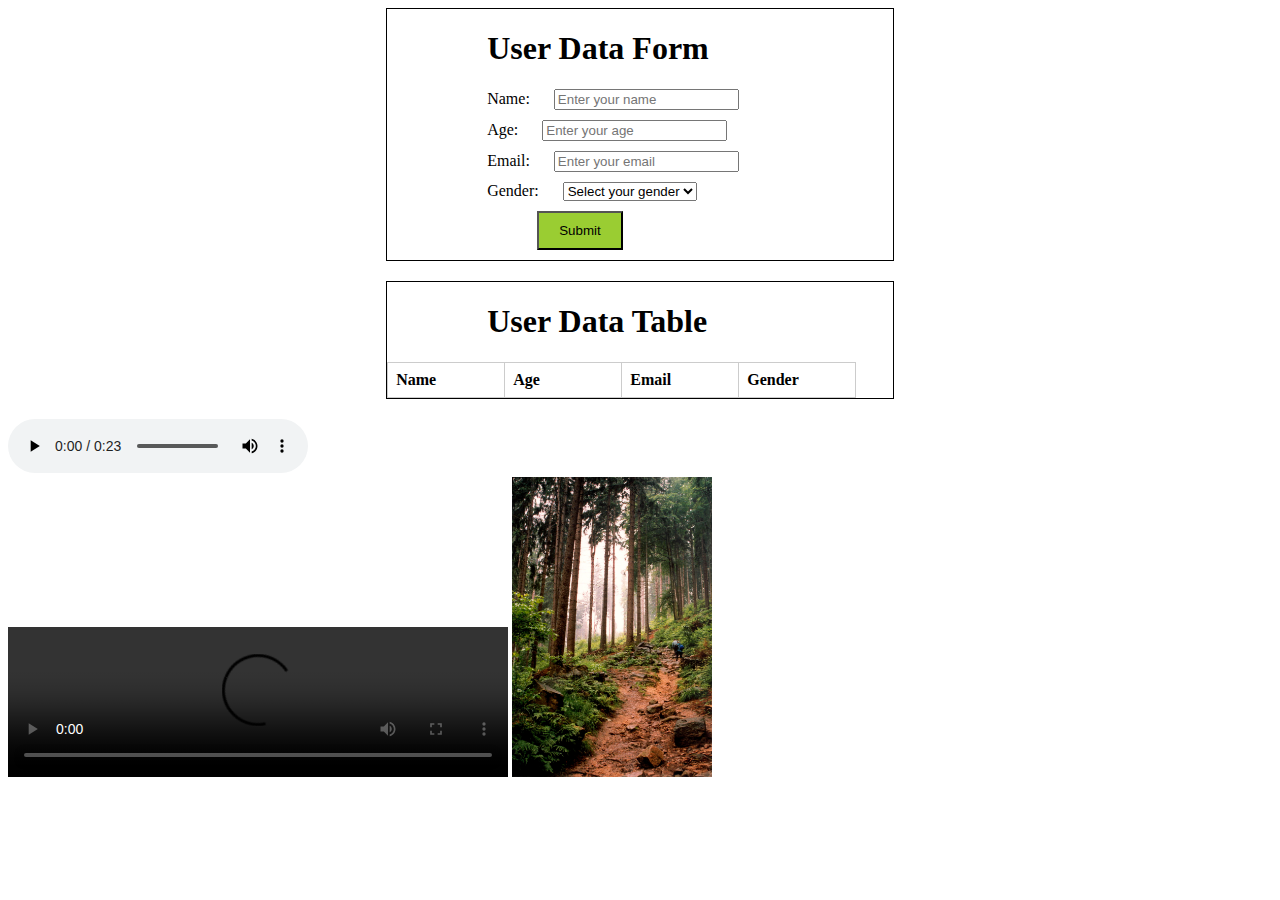
==== index.html @ 0b2b98f8 "semantic and multimedia Tags" ====
<!DOCTYPE html>
<html>

  <head>
    <meta charset="UTF-8">
    <meta name="viewport" content="width=device-width, initial-scale=1.0">
    <title>User Data Form</title>
    <style>
      .container {
        display: block;
        margin-left: auto;
        margin-right: auto;
        width: 40%;
        margin-bottom: 20px;
        border: 1px solid black;
          
      }
      h1{
        margin-left: 100px;
      }

      .container label{
        margin-left: 100px;
        margin-right: 20px;
      }
      .container input,
      .container select {
        display: inline;
        margin-bottom: 10px;
      }

      .container input[type="submit"] {
        padding: 10px 20px;
        margin-left: 150px;
        background-color: yellowgreen;
        
      }

      table {
        border-collapse: collapse;
        margin-top: 20px;
      }

      th,
      td {
        width: 100px;
        padding: 8px;
        border: 1px solid #ccc;
        text-align: left;
      }
    </style>
  </head>

  <body>

    <div class="container">
      <h1>User Data Form</h1>
      <form id="userDataForm">
        <div class="name">
          <label for="name">Name:</label>
          <input type="text" id="name" name="name" placeholder="Enter your name" required>
        </div>

        <div class="age">
          <label for="age">Age:</label>
          <input type="number" id="age" name="age" placeholder="Enter your age" required>
        </div>

        <div class="email">
          <label for="email">Email:</label>
          <input type="email" id="email" name="email" placeholder="Enter your email" required>
        </div>

        <div class="gender">
          <label for="gender">Gender:</label>
          <select id="gender" name="gender" required>
            <option value="">Select your gender</option>
            <option value="male">Male</option>
            <option value="female">Female</option>
            <option value="other">Other</option>
          </select>
        </div>

        <input type="submit" value="Submit">
      </form>
    </div>

    <div class="container">
      <h1>User Data Table</h1>
      <table id="userDataTable">
        <thead>
          <tr>
            <th>Name</th>
            <th>Age</th>
            <th>Email</th>
            <th>Gender</th>
          </tr>
        </thead>
        <tbody></tbody>
      </table>
    </div>
    <audio src="audio.mp3" controls>your browser is not compatible</audio><br>
    <video src="Uhr9.mp4" controls width="500px">your browser is not compatible</video>
    <img src="forest-1400475.jpg" alt="photo" width="200px">
    <iframe src="https://www.safari.com" frameborder="0"></iframe>

    <script>
      const form = document.getElementById('userDataForm');
      const tableBody = document.querySelector('#userDataTable tbody');
  
      form.addEventListener('submit', function(event) {
        event.preventDefault();
  
        const name = document.getElementById('name').value;
        const age = document.getElementById('age').value;
        const email = document.getElementById('email').value;
        const gender = document.getElementById('gender').value;
  
        const newRow = document.createElement('tr');
        newRow.innerHTML = `
          <td>${name}</td>
          <td>${age}</td>
          <td>${email}</td>
          <td>${gender}</td>
        `;
  
        tableBody.appendChild(newRow);
  
        form.reset();
      });
    </script>
  </body>
</html>
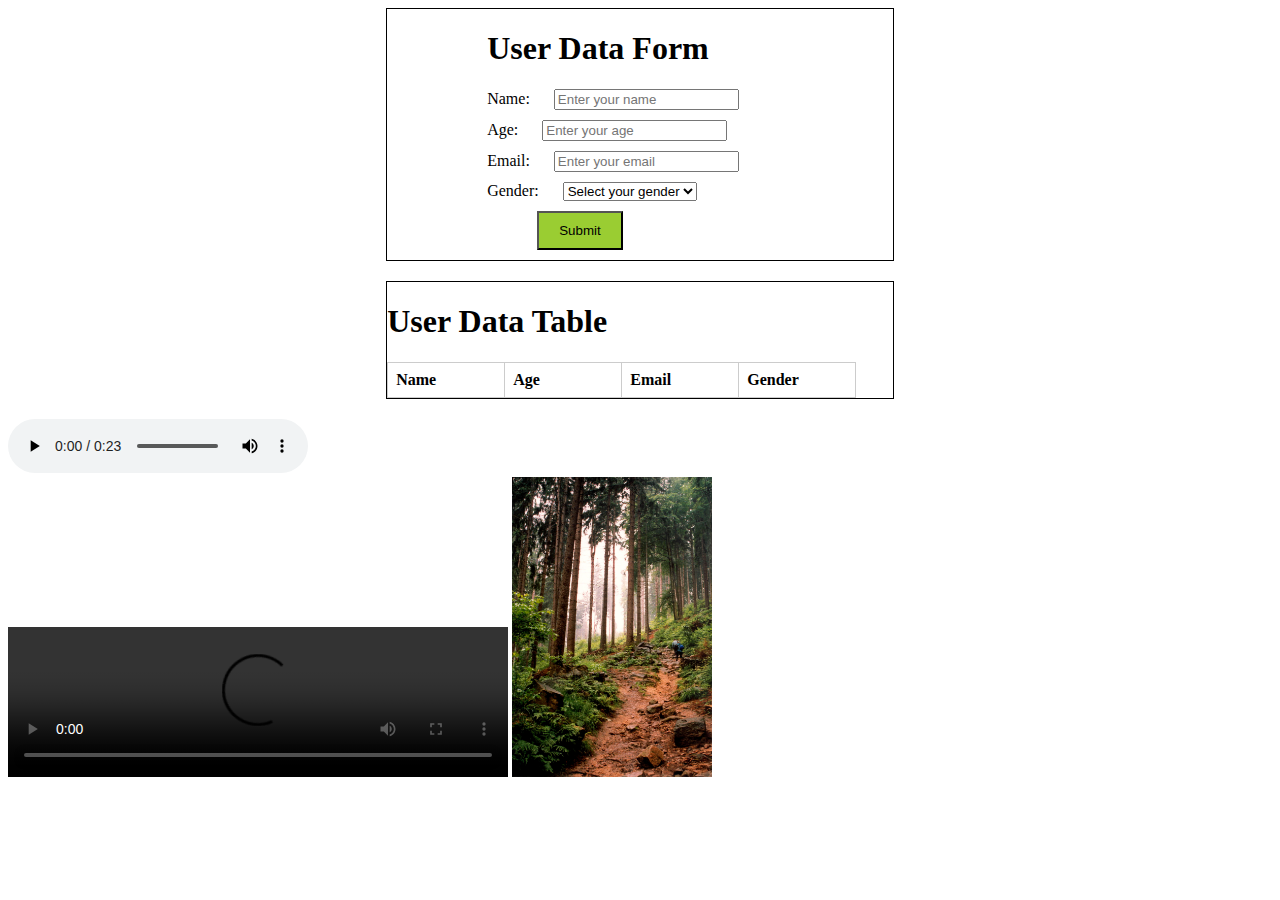
==== commit 7e022407: "Implement css box,position and general Property sh: q: command not found" ====
--- a/index.html
+++ b/index.html
@@ -1,6 +1,5 @@
 <!DOCTYPE html>
 <html>
-
   <head>
     <meta charset="UTF-8">
     <meta name="viewport" content="width=device-width, initial-scale=1.0">
@@ -12,13 +11,11 @@
         margin-right: auto;
         width: 40%;
         margin-bottom: 20px;
-        border: 1px solid black;
-          
+        border: 1px solid black;   
       }
-      h1{
+      .h1{
         margin-left: 100px;
       }
-
       .container label{
         margin-left: 100px;
         margin-right: 20px;
@@ -35,14 +32,12 @@
         background-color: yellowgreen;
         
       }
-
-      table {
+      #userDataTable {
         border-collapse: collapse;
         margin-top: 20px;
       }
-
-      th,
-      td {
+      .tableRow,
+      .tableHead {
         width: 100px;
         padding: 8px;
         border: 1px solid #ccc;
@@ -50,27 +45,22 @@
       }
     </style>
   </head>
-
   <body>
-
     <div class="container">
-      <h1>User Data Form</h1>
+      <h1 class="h1">User Data Form</h1>
       <form id="userDataForm">
         <div class="name">
           <label for="name">Name:</label>
           <input type="text" id="name" name="name" placeholder="Enter your name" required>
         </div>
-
         <div class="age">
           <label for="age">Age:</label>
           <input type="number" id="age" name="age" placeholder="Enter your age" required>
         </div>
-
         <div class="email">
           <label for="email">Email:</label>
           <input type="email" id="email" name="email" placeholder="Enter your email" required>
         </div>
-
         <div class="gender">
           <label for="gender">Gender:</label>
           <select id="gender" name="gender" required>
@@ -80,20 +70,18 @@
             <option value="other">Other</option>
           </select>
         </div>
-
         <input type="submit" value="Submit">
       </form>
     </div>
-
     <div class="container">
       <h1>User Data Table</h1>
       <table id="userDataTable">
         <thead>
-          <tr>
-            <th>Name</th>
-            <th>Age</th>
-            <th>Email</th>
-            <th>Gender</th>
+          <tr class ="tableRow">
+            <th class ="tableHead">Name</th>
+            <th class ="tableHead">Age</th>
+            <th class ="tableHead">Email</th>
+            <th class ="tableHead">Gender</th>
           </tr>
         </thead>
         <tbody></tbody>
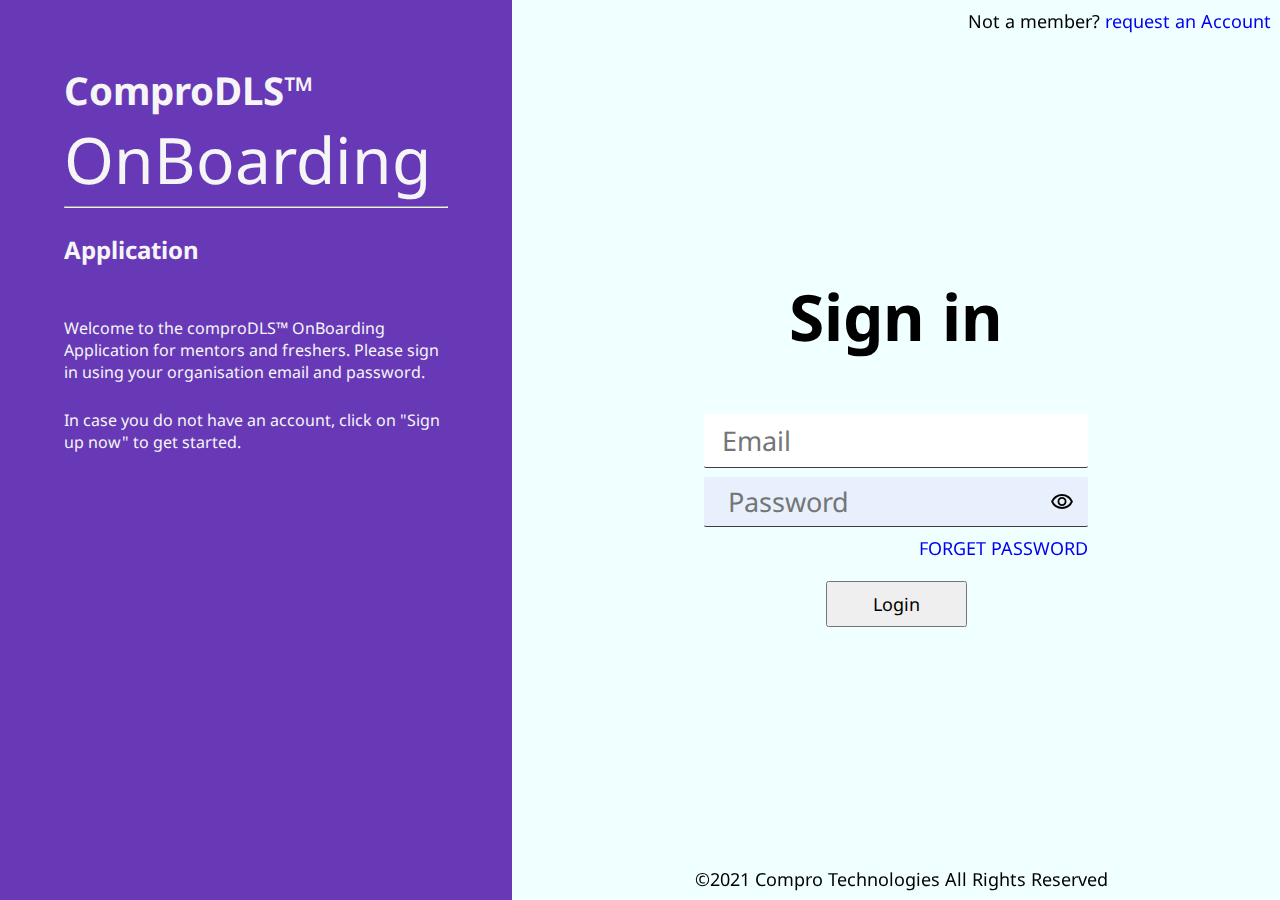
==== commit db779b3c: "sh: q: command not found sh: q: command not found" ====
--- a/index.html
+++ b/index.html
@@ -1,121 +1,53 @@
 <!DOCTYPE html>
-<html>
+<html lang="en">
   <head>
     <meta charset="UTF-8">
     <meta name="viewport" content="width=device-width, initial-scale=1.0">
-    <title>User Data Form</title>
-    <style>
-      .container {
-        display: block;
-        margin-left: auto;
-        margin-right: auto;
-        width: 40%;
-        margin-bottom: 20px;
-        border: 1px solid black;   
-      }
-      .h1{
-        margin-left: 100px;
-      }
-      .container label{
-        margin-left: 100px;
-        margin-right: 20px;
-      }
-      .container input,
-      .container select {
-        display: inline;
-        margin-bottom: 10px;
-      }
-
-      .container input[type="submit"] {
-        padding: 10px 20px;
-        margin-left: 150px;
-        background-color: yellowgreen;
-        
-      }
-      #userDataTable {
-        border-collapse: collapse;
-        margin-top: 20px;
-      }
-      .tableRow,
-      .tableHead {
-        width: 100px;
-        padding: 8px;
-        border: 1px solid #ccc;
-        text-align: left;
-      }
-    </style>
+    <link rel="stylesheet" href="style.css">
+    <link rel="preconnect" href="https://fonts.googleapis.com">
+    <link rel="stylesheet" href="https://fonts.googleapis.com/css2?family=Material+Symbols+Outlined:opsz,wght,FILL,GRAD@48,400,1,0" />
+    <link rel="preconnect" href="https://fonts.googleapis.com">
+    <link rel="preconnect" href="https://fonts.gstatic.com" crossorigin>
+    <link href="https://fonts.googleapis.com/css2?family=Noto+Sans:ital,wght@0,200;1,200&display=swap" rel="stylesheet">
+    <title>Sign In</title>
   </head>
   <body>
-    <div class="container">
-      <h1 class="h1">User Data Form</h1>
-      <form id="userDataForm">
-        <div class="name">
-          <label for="name">Name:</label>
-          <input type="text" id="name" name="name" placeholder="Enter your name" required>
+    <header class="headContainer">
+      <div class="pageHead">
+        <h2 class="companyName">ComproDLS™</h2>
+        <div class="applicationLine">
+          <p class="applicationName">OnBoarding&nbsp; &nbsp; </p>
+          <hr class="line">
         </div>
-        <div class="age">
-          <label for="age">Age:</label>
-          <input type="number" id="age" name="age" placeholder="Enter your age" required>
-        </div>
-        <div class="email">
-          <label for="email">Email:</label>
-          <input type="email" id="email" name="email" placeholder="Enter your email" required>
-        </div>
-        <div class="gender">
-          <label for="gender">Gender:</label>
-          <select id="gender" name="gender" required>
-            <option value="">Select your gender</option>
-            <option value="male">Male</option>
-            <option value="female">Female</option>
-            <option value="other">Other</option>
-          </select>
-        </div>
-        <input type="submit" value="Submit">
-      </form>
-    </div>
-    <div class="container">
-      <h1>User Data Table</h1>
-      <table id="userDataTable">
-        <thead>
-          <tr class ="tableRow">
-            <th class ="tableHead">Name</th>
-            <th class ="tableHead">Age</th>
-            <th class ="tableHead">Email</th>
-            <th class ="tableHead">Gender</th>
-          </tr>
-        </thead>
-        <tbody></tbody>
-      </table>
-    </div>
-    <audio src="audio.mp3" controls>your browser is not compatible</audio><br>
-    <video src="Uhr9.mp4" controls width="500px">your browser is not compatible</video>
-    <img src="forest-1400475.jpg" alt="photo" width="200px">
-    <iframe src="https://www.safari.com" frameborder="0"></iframe>
-
-    <script>
-      const form = document.getElementById('userDataForm');
-      const tableBody = document.querySelector('#userDataTable tbody');
-  
-      form.addEventListener('submit', function(event) {
-        event.preventDefault();
-  
-        const name = document.getElementById('name').value;
-        const age = document.getElementById('age').value;
-        const email = document.getElementById('email').value;
-        const gender = document.getElementById('gender').value;
-  
-        const newRow = document.createElement('tr');
-        newRow.innerHTML = `
-          <td>${name}</td>
-          <td>${age}</td>
-          <td>${email}</td>
-          <td>${gender}</td>
-        `;
-  
-        tableBody.appendChild(newRow);
-  
-        form.reset();
-      });
-    </script>
+        <h2 class ="application">Application</h2>
+      </div>
+      <div class="pageDescription">
+        <p class="applicationDescrp">Welcome to the comproDLS™ OnBoarding Application for mentors and freshers.
+            Please sign in using your organisation email and password.</p>
+        <p class="accountFault">In case you do not have an account, click on "Sign up now" to get started.</p>
+      </div>  
+    </header>
+    <main class="mainContainer">
+      <section class="sectionContainer">
+        <form action="#" class="formConatainer">
+          <h3 class="taskDesc"> Sign&nbsp;in</h3>
+          <div class="inputSection">
+            <input type="email" name="email" class="email" placeholder="Email">
+            <div class="passwordVis">
+              <input type="password" name="password" class="password" placeholder="Password">
+              <span class="material-symbols-outlined"> visibility</span>
+            </div>
+          </div>
+          <div class="forgetPassword">
+            <a class="forget" href="#">FORGET&nbsp;PASSWORD</a>
+          </div> 
+          <input type="submit" class="submit" value="Login">
+          <p class="accountCreation">Not a member? <a class ="newAccount"href="#"> request an Account </a></p>
+        </form>
+        <footer class="footerContainer">
+          <p>&copy;2021 Compro Technologies All Rights Reserved</p>
+        </footer> 
+      </section>
+    </main>    
   </body>
-</html>
+</html>--- a/style.css
+++ b/style.css
@@ -0,0 +1,213 @@
+*{
+	max-width: 100%;
+	box-sizing: border-box;
+	font-family: 'Noto Sans', sans-serif;
+	margin: 0;
+	padding: 0;   
+}
+body{
+	height: 100%;
+	background-color: #6839b7;
+}
+.submit{
+	font-size: 2vh;
+	margin-top: 5vh;
+	padding:1vh 5vh ;
+}
+.newAccount
+{
+	text-decoration: none;
+}
+.password{
+	border:none;
+	background-color: rgb(232, 240, 254);
+	font-size: 3vh;
+	padding-left: 2vh;
+    
+}
+.passwordVis {
+	border-bottom: 1px solid rgb(63, 60, 60);
+	border-radius: 2px;
+	background-color: rgb(232, 240, 254);
+	padding: 0.4rem;
+	display: flex;
+	align-items: center;
+}
+.inputSection{
+	padding: 1vh ;
+}
+.formConatainer {
+	display: flex;
+	justify-items: center;
+	flex-direction: column;
+	border-radius: 0.5rem;
+	align-items: center;
+}
+@media  screen and (min-width:821px) {
+	body {
+		display: flex;
+		justify-content: center;
+	}
+	.headContainer {
+		display: flex;
+		color: whitesmoke;
+		width: 40vw;
+		height: 100vh;
+		flex-direction: column;
+		padding: 5vw;
+	}
+	.pageHead{
+		margin-bottom: 4vw;
+	}
+	.companyName{
+		font-size: 3vw;
+	}
+	.applicationLine{
+		font-size: 5vw;
+	}
+	.applicationName{
+		height: 7vw;
+	}
+	.application{
+		padding-top: 2vw;
+	}
+	.applicationDescrp{
+		margin-bottom: 2vw;
+	}
+	.mainContainer {
+		background-color: azure;
+		width: 60vw;
+		height: 100vh;
+		display: flex;
+		flex-direction: row;
+		align-items: center;
+		justify-content: center;
+	}
+	.taskDesc {
+		font-size: 5vw;
+		display: flex;
+		justify-content: center;
+		margin-bottom: 5vh;
+	}
+	.email {
+		border: none;
+		border-bottom: 1px solid rgb(63, 60, 60);
+		border-radius: 2px;
+		font-size: 3vh;
+		height: 6vh;
+		width: 30vw;
+		padding-left: 2vh;
+		margin-bottom: 1vh;
+	}
+	.forget {
+		font-size: 2vh;
+		text-decoration: none;
+		position: fixed;
+		right: 15vw;
+	}
+	.material-symbols-outlined {
+		position: fixed;
+		left: 82vw;
+	}
+	.password{  
+		width: 20vw;  
+	}
+	.accountCreation {
+		font-size: 2vh;
+		margin-bottom: 3vh;
+		position: fixed;
+		top: 1vh;
+		right: 1vh;
+	}
+	.footerContainer {
+		color: black;
+		font-size: 2vh;
+		position: fixed;
+		bottom: 1vh;
+	}
+}
+@media  screen and (max-width: 820px) {
+	.headContainer {
+		color: whitesmoke;
+		display: flex;
+		flex-direction: column;
+		align-items: center;
+		margin: 2vh 5vh;		
+	}
+	.mainContainer {
+		padding: 1vh;
+		display: flex;
+		justify-content: center;
+	}
+	.companyName{
+		display: flex;
+		justify-content: center;
+		font-size: 3vh;
+	}
+	.application{
+		display: flex;
+		justify-content: center;
+		font-size: 3vh;		
+	}
+	.applicationName {
+		display: flex;
+		justify-content: center;
+		font-size: 6vh;
+		margin-bottom: 5vw;
+		height: 10vw;
+	}
+	.pageDescription {
+		display: flex;
+		flex-direction: column;
+		padding: 3vw;
+	}
+	.applicationDescrp, .accountFault{
+		font-size: 2.5vh;
+		padding: 2vw;
+	}
+	.line{
+		display: none;
+	}	
+	.formConatainer {
+		background-color: whitesmoke;		
+	}
+	.taskDesc {
+		font-size: 3vh;
+		display: flex;
+		justify-content: center;
+		margin-top: 3vh;
+	}
+	.email{
+		border: none;
+		background-color: rgb(232, 240, 254);
+		border-bottom: 1px solid rgb(63, 60, 60);
+		border-radius: 2px;
+		font-size: 3vh;
+		height: 6vh;
+		width: 25rem;
+		padding-left: 2vh;
+		margin-bottom: 1vh;
+	}
+	.forget{
+		font-size: 2vh;
+		text-decoration: none;
+		position: fixed;
+		left: 45vw;			
+	}
+	.material-symbols-outlined{
+		position: fixed;
+		left: 70vw;
+	}
+	.password{
+		width: 35vw;      
+	}
+	.accountCreation{
+		font-size: 2vh;
+		margin-bottom: 3vh;       
+	}
+	.footerContainer{
+		color: whitesmoke;
+	}
+	
+}
+
